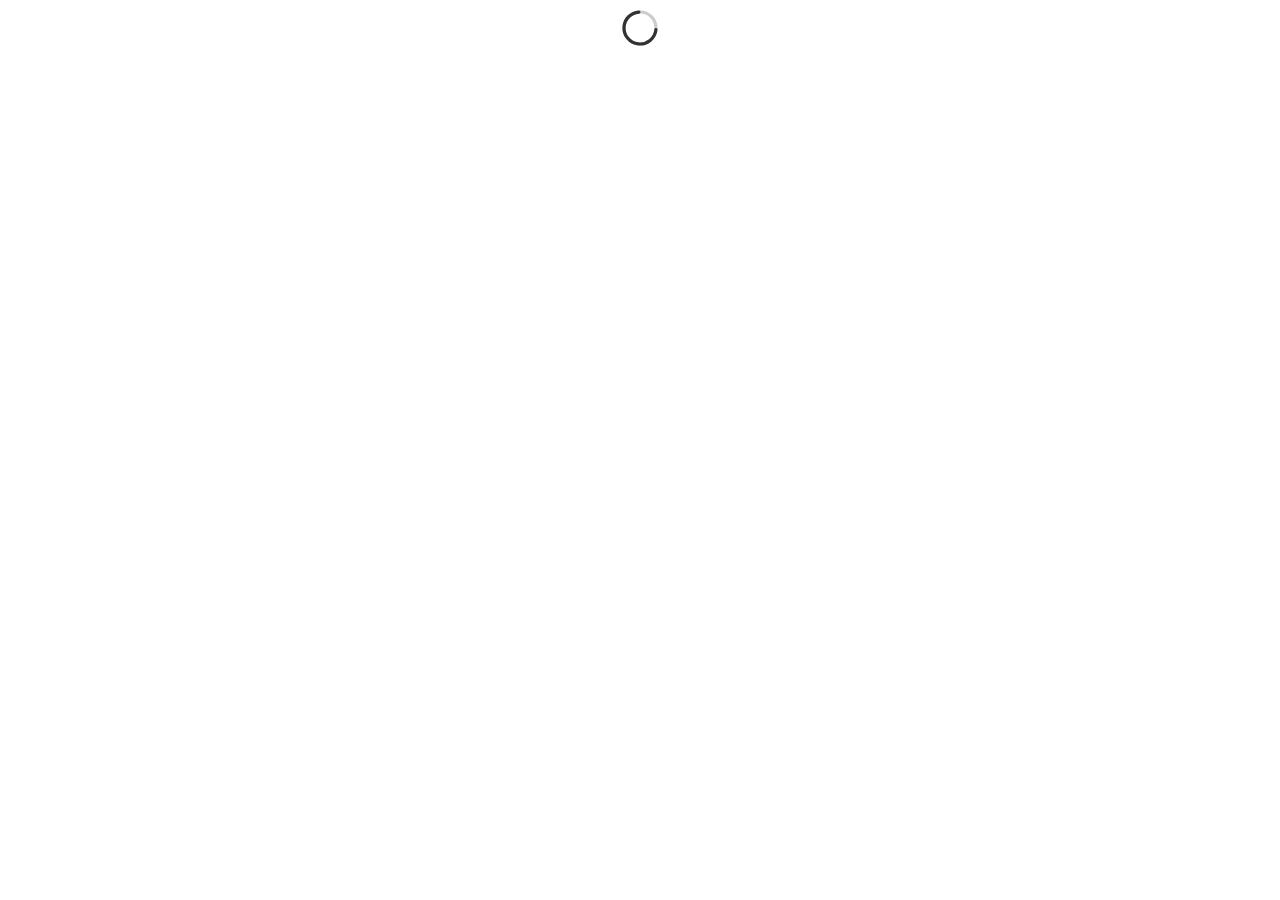
==== index.html @ 20dfef81 "test" ====
<!DOCTYPE html>
<html lang="en">
<head>
    <meta charset="UTF-8">
    <meta name="viewport" content="width=device-width, initial-scale=1.0">
    <title>SimpleComposeComponent</title>
    <link type="text/css" rel="stylesheet" href="styles.css">
</head>
<body style="text-align: center; align-content: center">
    <svg xmlns="http://www.w3.org/2000/svg" width="40" height="40" viewBox="0 0 50 50" role="presentation">
        <circle cx="25" cy="25" r="20" stroke="#ccc" stroke-width="4" fill="none"/>
        <circle cx="25" cy="25" r="20" stroke="#333" stroke-width="4" fill="none" stroke-linecap="round"
                stroke-dasharray="90 125">
            <animateTransform attributeName="transform" type="rotate" from="0 25 25" to="360 25 25" dur="1s"
                              repeatCount="indefinite"/>
        </circle>
    </svg>
    <script type="application/javascript" src="webApp.js"></script>
</body>
</html>
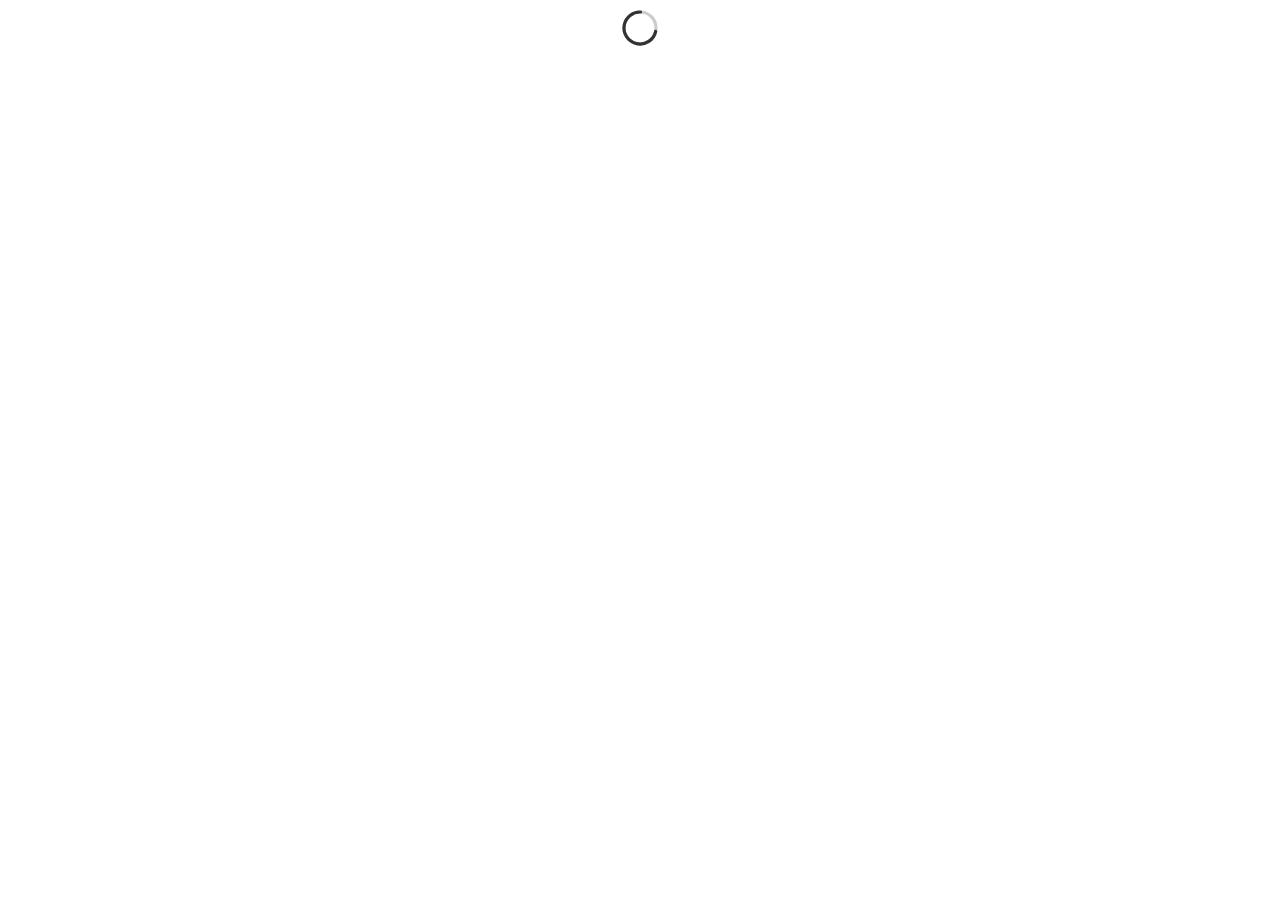
==== commit fc95fc40: "test" ====
--- a/index.html
+++ b/index.html
@@ -5,6 +5,8 @@
     <meta name="viewport" content="width=device-width, initial-scale=1.0">
     <title>SimpleComposeComponent</title>
     <link type="text/css" rel="stylesheet" href="styles.css">
+    <link rel="preload" as="fetch" href="font/pfm.ttf" crossorigin>
+    <link rel="preload" as="fetch" href="font/ace.ttf" crossorigin>
 </head>
 <body style="text-align: center; align-content: center">
     <svg xmlns="http://www.w3.org/2000/svg" width="40" height="40" viewBox="0 0 50 50" role="presentation">
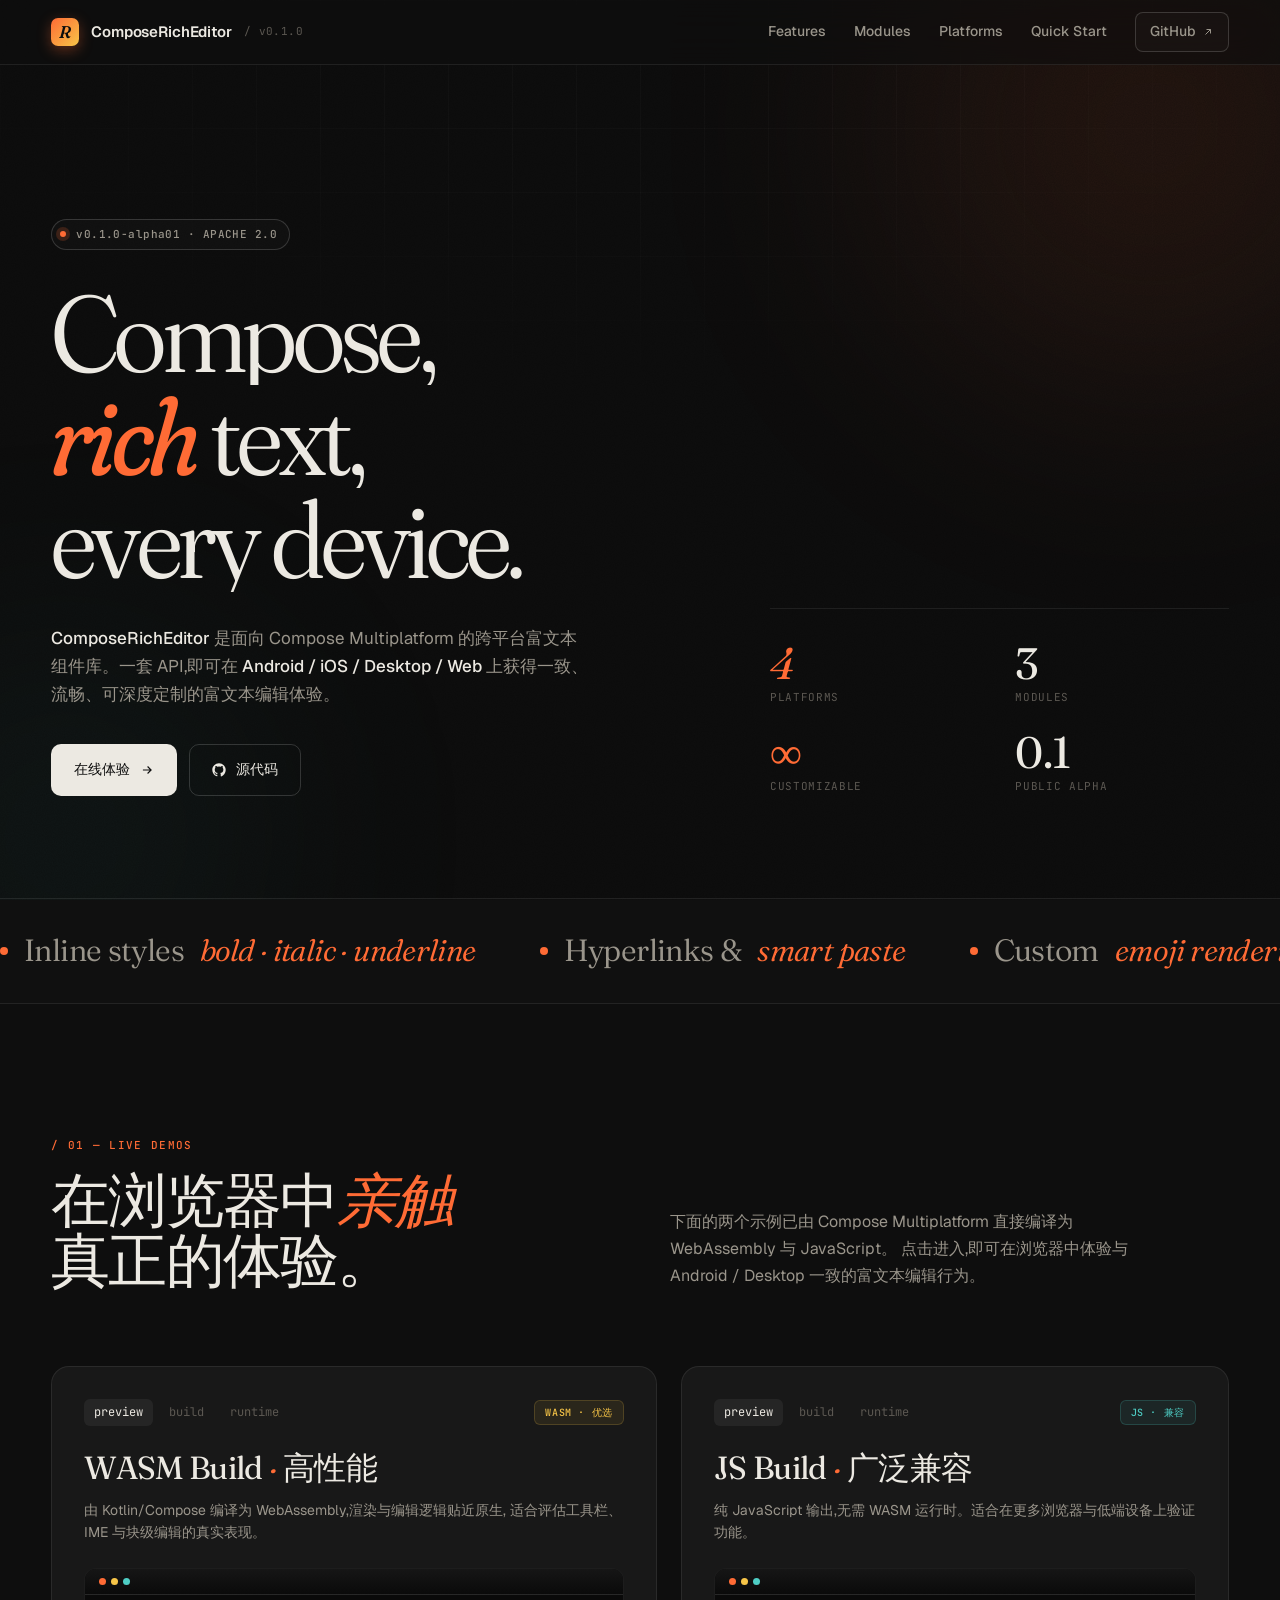
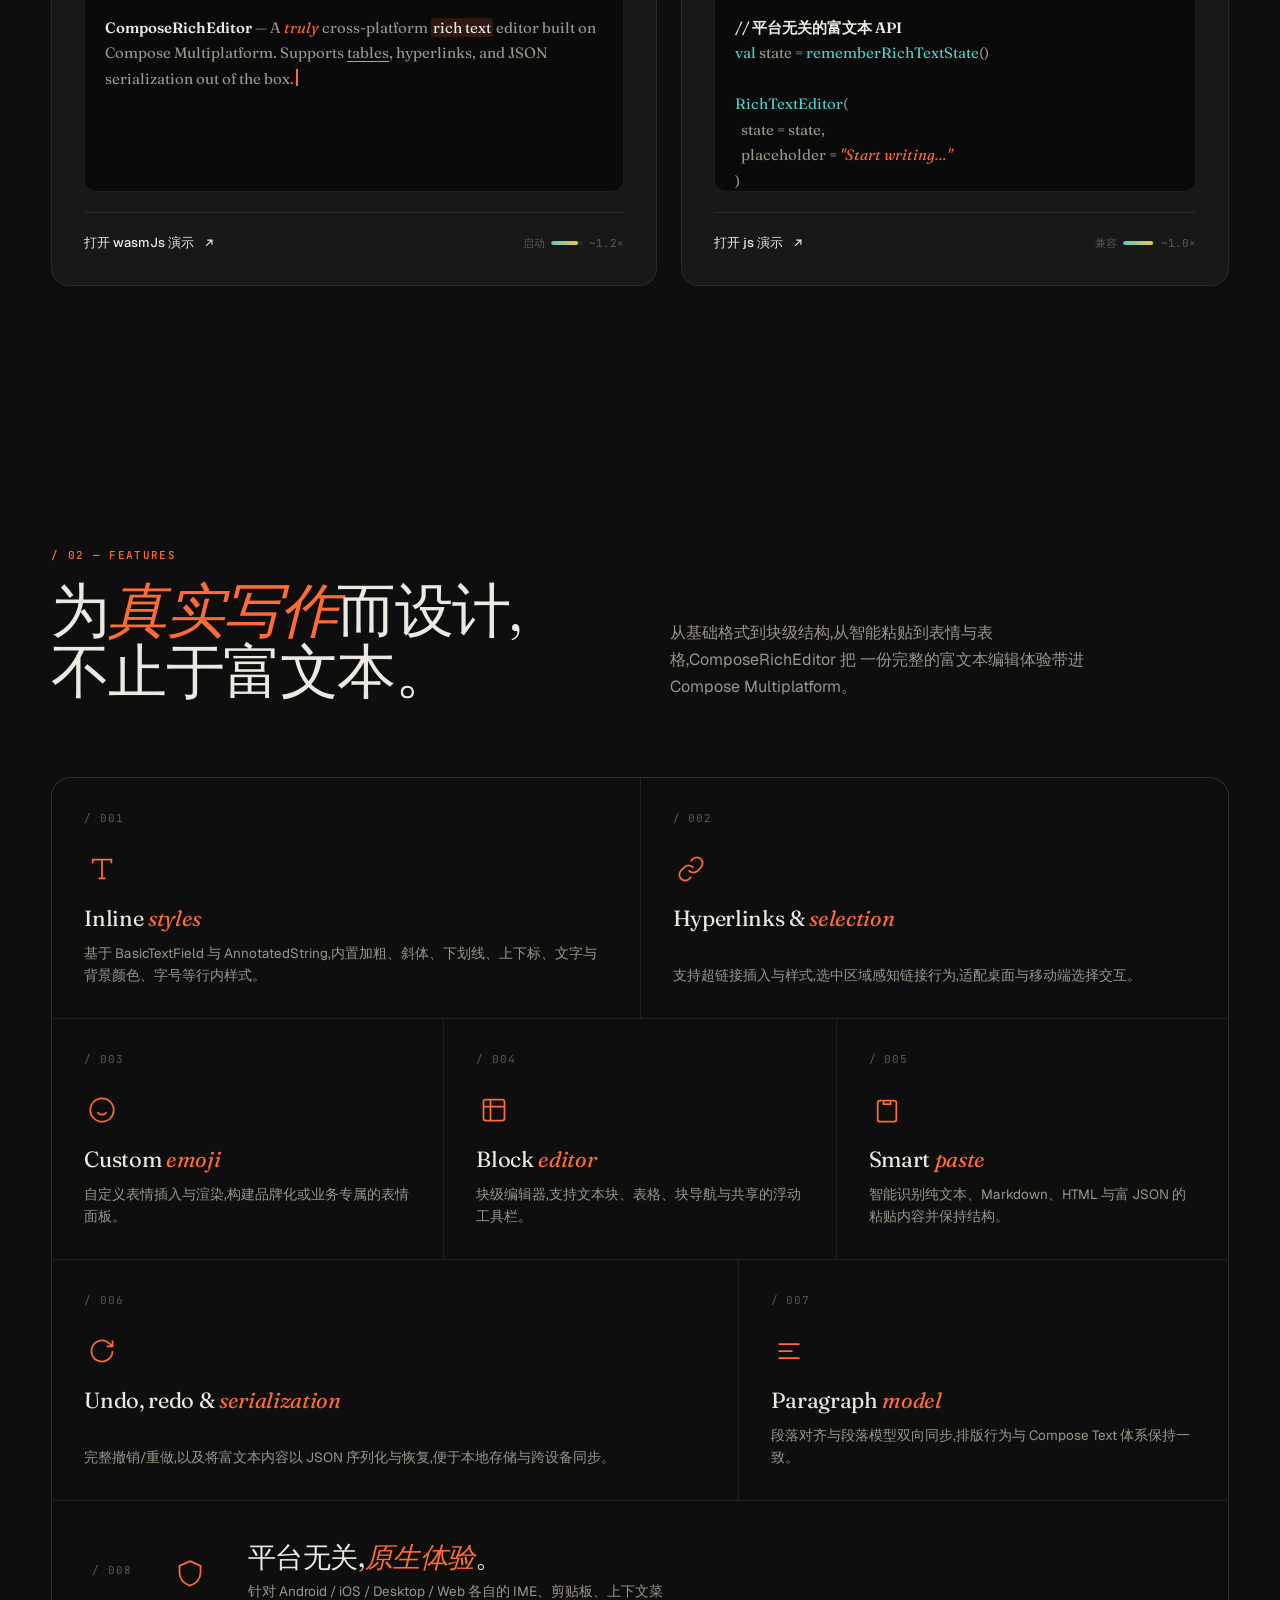
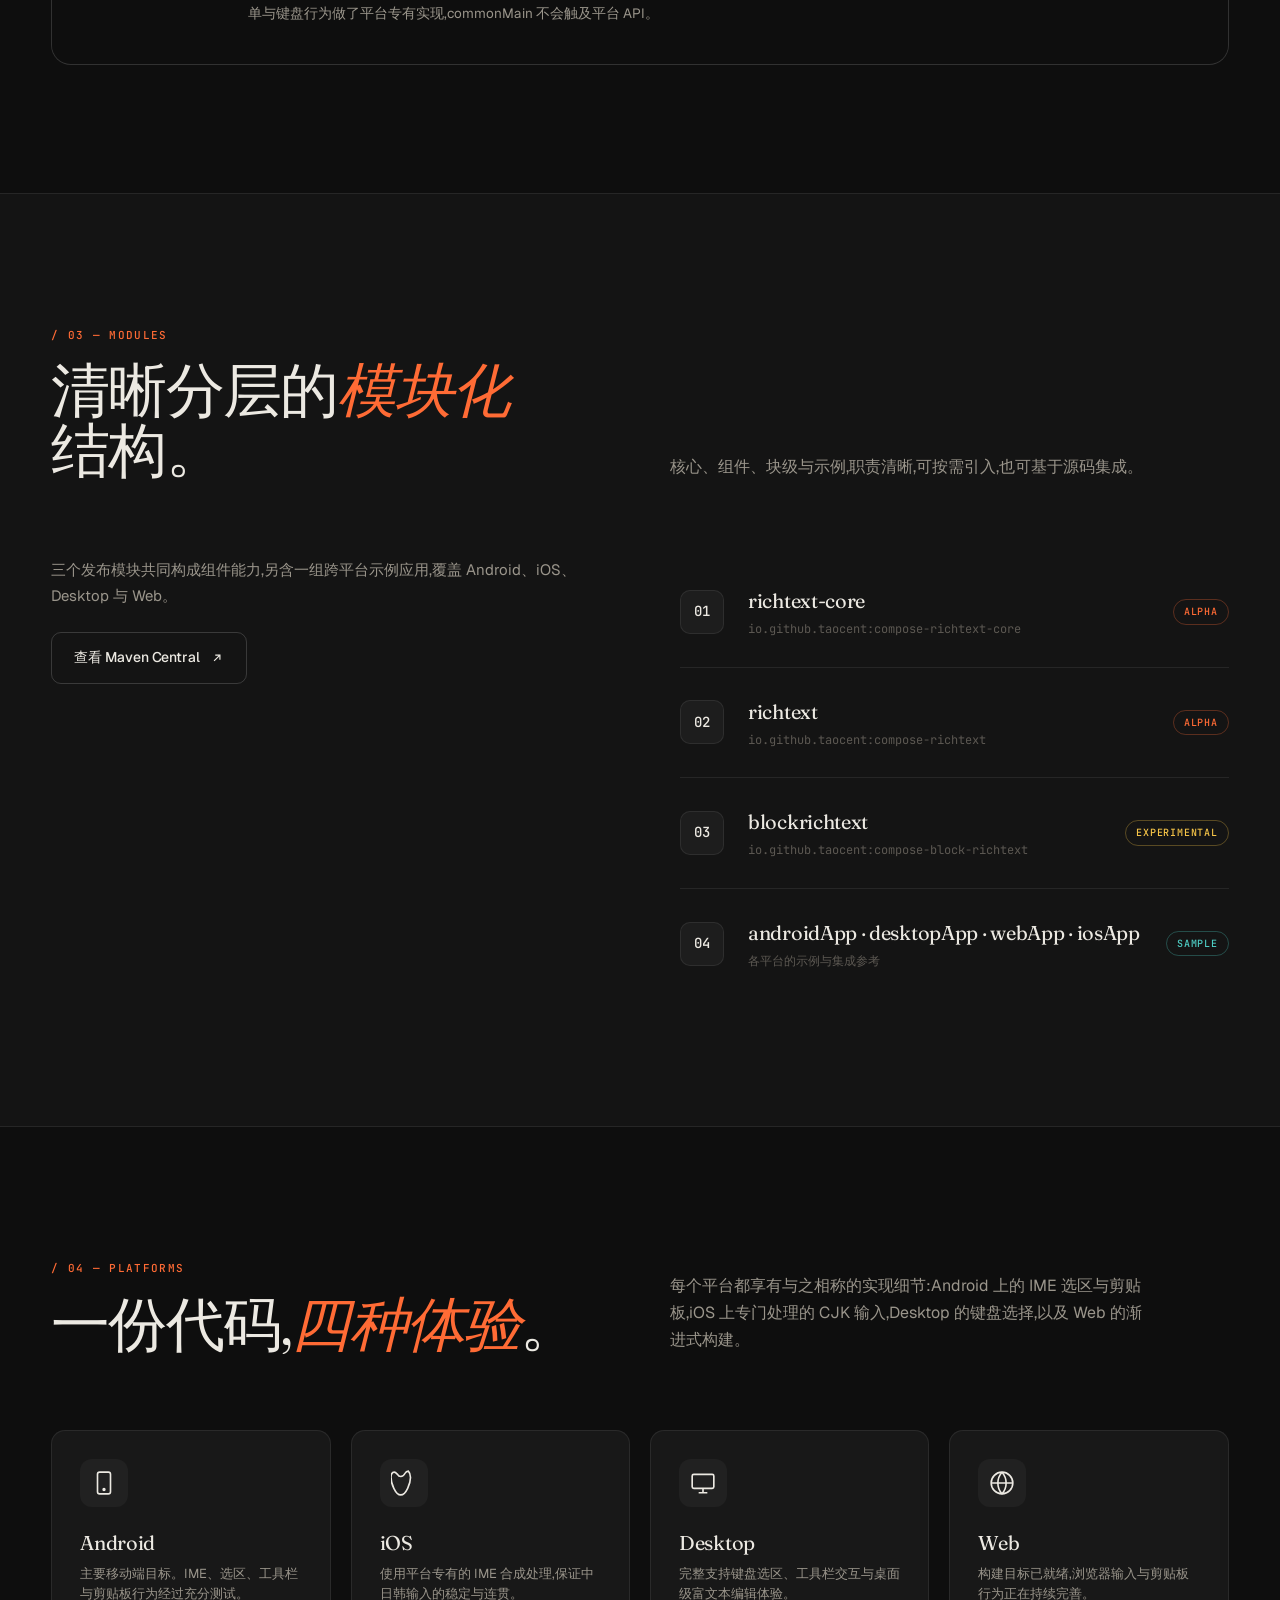
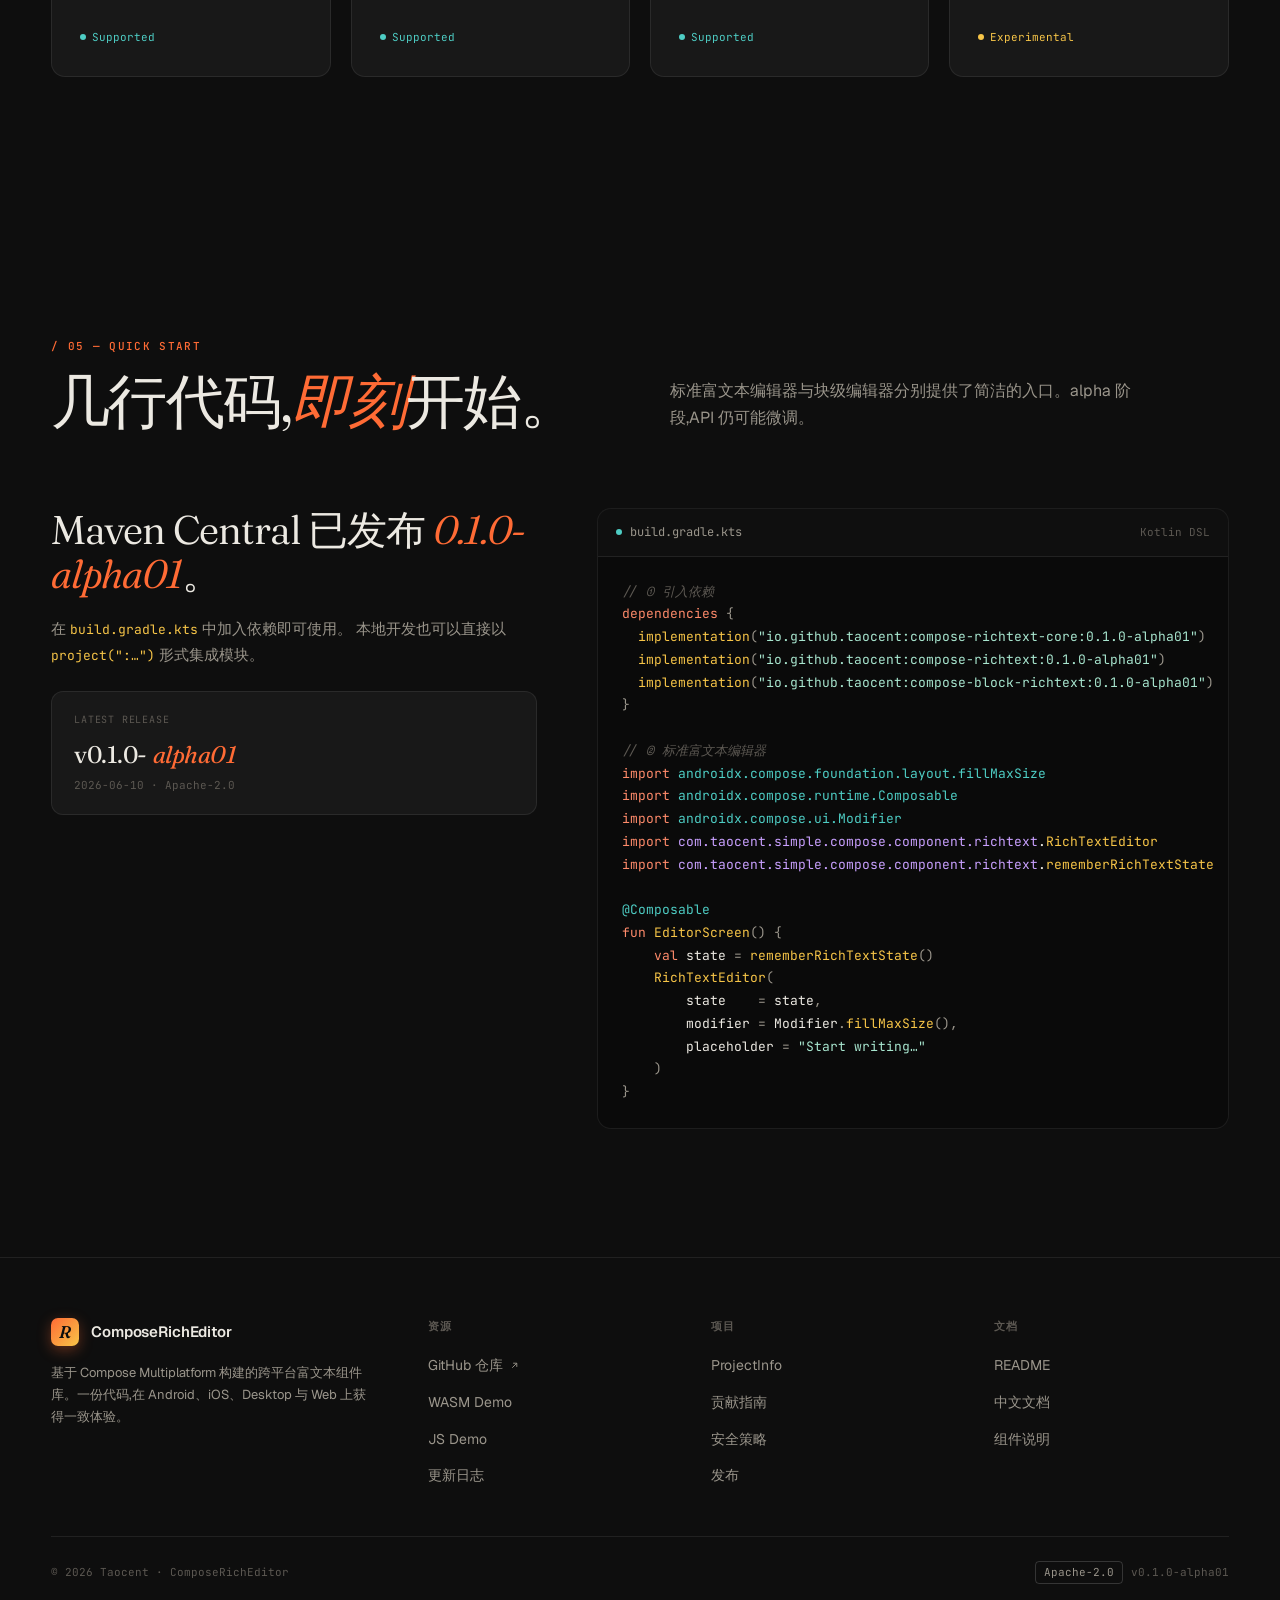
==== commit fa486c03: "new" ====
--- a/index.html
+++ b/index.html
@@ -1,22 +1,1812 @@
 <!DOCTYPE html>
-<html lang="en">
+<html lang="zh-CN">
 <head>
     <meta charset="UTF-8">
     <meta name="viewport" content="width=device-width, initial-scale=1.0">
-    <title>SimpleComposeComponent</title>
-    <link type="text/css" rel="stylesheet" href="styles.css">
-    <link rel="preload" as="fetch" href="font/pfm.ttf" crossorigin>
-    <link rel="preload" as="fetch" href="font/ace.ttf" crossorigin>
+    <meta name="description" content="ComposeRichEditor — 基于 Compose Multiplatform 的跨平台富文本编辑器,支持 Android / iOS / Desktop / Web。">
+    <meta name="theme-color" content="#0E0E0E">
+    <title>ComposeRichEditor · 跨平台富文本编辑器</title>
+
+    <link rel="preconnect" href="https://fonts.googleapis.com">
+    <link rel="preconnect" href="https://fonts.gstatic.com" crossorigin>
+    <link href="https://fonts.googleapis.com/css2?family=Fraunces:opsz,wght,SOFT,WONK@9..144,300..900,0..100,0..1&family=JetBrains+Mono:wght@300;400;500;600&family=Geist:wght@300;400;500;600;700&family=Geist+Mono:wght@400;500&display=swap" rel="stylesheet">
+
+    <style>
+        /* ============================================
+           Reset & Base
+           ============================================ */
+        *, *::before, *::after {
+            box-sizing: border-box;
+            margin: 0;
+            padding: 0;
+        }
+
+        :root {
+            --bg: #0E0E0E;
+            --bg-elev: #141414;
+            --bg-card: #181818;
+            --line: rgba(255, 255, 255, 0.08);
+            --line-strong: rgba(255, 255, 255, 0.16);
+            --text: #ECE9E2;
+            --text-dim: #9A958B;
+            --text-mute: #5C5852;
+            --accent: #FF6B35;
+            --accent-soft: #F7C548;
+            --cool: #4ECDC4;
+            --serif: "Fraunces", "Times New Roman", serif;
+            --sans: "Geist", "Helvetica Neue", sans-serif;
+            --mono: "JetBrains Mono", "Geist Mono", ui-monospace, monospace;
+            --ease: cubic-bezier(0.22, 1, 0.36, 1);
+        }
+
+        html {
+            scroll-behavior: smooth;
+            background: var(--bg);
+        }
+
+        body {
+            font-family: var(--sans);
+            background: var(--bg);
+            color: var(--text);
+            line-height: 1.55;
+            font-weight: 400;
+            -webkit-font-smoothing: antialiased;
+            -moz-osx-font-smoothing: grayscale;
+            overflow-x: hidden;
+            font-feature-settings: "ss01", "cv11";
+        }
+
+        ::selection {
+            background: var(--accent);
+            color: #0E0E0E;
+        }
+
+        a {
+            color: inherit;
+            text-decoration: none;
+        }
+
+        /* ============================================
+           Background Atmosphere
+           ============================================ */
+        .atmos {
+            position: fixed;
+            inset: 0;
+            z-index: 0;
+            pointer-events: none;
+            overflow: hidden;
+        }
+
+        .atmos::before,
+        .atmos::after {
+            content: "";
+            position: absolute;
+            border-radius: 50%;
+            filter: blur(120px);
+            opacity: 0.35;
+        }
+
+        .atmos::before {
+            width: 60vw;
+            height: 60vw;
+            top: -20vw;
+            right: -20vw;
+            background: radial-gradient(circle, rgba(255, 107, 53, 0.45) 0%, transparent 70%);
+            animation: float-a 24s ease-in-out infinite;
+        }
+
+        .atmos::after {
+            width: 50vw;
+            height: 50vw;
+            bottom: -20vw;
+            left: -20vw;
+            background: radial-gradient(circle, rgba(78, 205, 196, 0.25) 0%, transparent 70%);
+            animation: float-b 28s ease-in-out infinite;
+        }
+
+        @keyframes float-a {
+            0%, 100% { transform: translate(0, 0) scale(1); }
+            50% { transform: translate(-8vw, 6vw) scale(1.1); }
+        }
+
+        @keyframes float-b {
+            0%, 100% { transform: translate(0, 0) scale(1); }
+            50% { transform: translate(6vw, -4vw) scale(1.15); }
+        }
+
+        .grain {
+            position: fixed;
+            inset: 0;
+            z-index: 1;
+            pointer-events: none;
+            opacity: 0.4;
+            mix-blend-mode: overlay;
+            background-image: url("data:image/svg+xml;utf8,<svg xmlns='http://www.w3.org/2000/svg' width='200' height='200'><filter id='n'><feTurbulence type='fractalNoise' baseFrequency='0.9' numOctaves='2' stitchTiles='stitch'/><feColorMatrix values='0 0 0 0 0  0 0 0 0 0  0 0 0 0 0  0 0 0 0.6 0'/></filter><rect width='100%' height='100%' filter='url(%23n)'/></svg>");
+        }
+
+        .grid-bg {
+            position: fixed;
+            inset: 0;
+            z-index: 0;
+            pointer-events: none;
+            background-image:
+                linear-gradient(rgba(255, 255, 255, 0.022) 1px, transparent 1px),
+                linear-gradient(90deg, rgba(255, 255, 255, 0.022) 1px, transparent 1px);
+            background-size: 64px 64px;
+            mask-image: radial-gradient(ellipse 80% 60% at 50% 0%, #000 30%, transparent 80%);
+        }
+
+        .page {
+            position: relative;
+            z-index: 2;
+        }
+
+        /* ============================================
+           Container
+           ============================================ */
+        .wrap {
+            width: 100%;
+            max-width: 1440px;
+            margin: 0 auto;
+            padding: 0 clamp(20px, 4vw, 56px);
+        }
+
+        /* ============================================
+           Top Bar
+           ============================================ */
+        .topbar {
+            position: sticky;
+            top: 0;
+            z-index: 50;
+            backdrop-filter: blur(16px) saturate(140%);
+            -webkit-backdrop-filter: blur(16px) saturate(140%);
+            background: rgba(14, 14, 14, 0.65);
+            border-bottom: 1px solid var(--line);
+        }
+
+        .topbar-inner {
+            display: flex;
+            align-items: center;
+            justify-content: space-between;
+            height: 64px;
+        }
+
+        .brand {
+            display: flex;
+            align-items: center;
+            gap: 12px;
+            font-family: var(--sans);
+            font-weight: 600;
+            font-size: 15px;
+            letter-spacing: -0.01em;
+        }
+
+        .brand-mark {
+            width: 28px;
+            height: 28px;
+            display: grid;
+            place-items: center;
+            background: linear-gradient(135deg, var(--accent) 0%, var(--accent-soft) 100%);
+            color: #0E0E0E;
+            border-radius: 7px;
+            font-family: var(--serif);
+            font-weight: 600;
+            font-size: 17px;
+            font-style: italic;
+            box-shadow: 0 4px 14px rgba(255, 107, 53, 0.35);
+        }
+
+        .brand-meta {
+            color: var(--text-mute);
+            font-family: var(--mono);
+            font-size: 11px;
+            font-weight: 400;
+            letter-spacing: 0.04em;
+        }
+
+        .nav {
+            display: flex;
+            align-items: center;
+            gap: 28px;
+        }
+
+        .nav a {
+            color: var(--text-dim);
+            font-size: 14px;
+            font-weight: 500;
+            transition: color 0.3s var(--ease);
+            position: relative;
+        }
+
+        .nav a:hover { color: var(--text); }
+
+        .nav-cta {
+            display: inline-flex;
+            align-items: center;
+            gap: 6px;
+            padding: 8px 14px;
+            border: 1px solid var(--line-strong);
+            border-radius: 8px;
+            font-size: 13px;
+            color: var(--text);
+            background: rgba(255, 255, 255, 0.02);
+            transition: all 0.3s var(--ease);
+        }
+
+        .nav-cta:hover {
+            background: var(--text);
+            color: #0E0E0E;
+            border-color: var(--text);
+        }
+
+        .nav-cta svg { width: 12px; height: 12px; }
+
+        /* ============================================
+           Hero
+           ============================================ */
+        .hero {
+            position: relative;
+            padding: clamp(80px, 12vw, 160px) 0 clamp(60px, 8vw, 120px);
+        }
+
+        .hero-grid {
+            display: grid;
+            grid-template-columns: 1.4fr 1fr;
+            gap: clamp(40px, 6vw, 80px);
+            align-items: end;
+        }
+
+        .hero-eyebrow {
+            display: inline-flex;
+            align-items: center;
+            gap: 10px;
+            padding: 6px 12px 6px 8px;
+            border: 1px solid var(--line-strong);
+            border-radius: 100px;
+            font-family: var(--mono);
+            font-size: 11px;
+            font-weight: 500;
+            color: var(--text-dim);
+            letter-spacing: 0.04em;
+            margin-bottom: 32px;
+            background: rgba(255, 255, 255, 0.02);
+        }
+
+        .eyebrow-dot {
+            width: 6px;
+            height: 6px;
+            border-radius: 50%;
+            background: var(--accent);
+            box-shadow: 0 0 0 4px rgba(255, 107, 53, 0.18);
+            animation: pulse 2.4s ease-in-out infinite;
+        }
+
+        @keyframes pulse {
+            0%, 100% { opacity: 1; }
+            50% { opacity: 0.4; }
+        }
+
+        .hero h1 {
+            font-family: var(--serif);
+            font-weight: 350;
+            font-size: clamp(48px, 8.5vw, 128px);
+            line-height: 0.95;
+            letter-spacing: -0.035em;
+            font-variation-settings: "opsz" 144, "SOFT" 50, "WONK" 0;
+            margin-bottom: 32px;
+        }
+
+        .hero h1 em {
+            font-style: italic;
+            font-weight: 400;
+            color: var(--accent);
+            font-variation-settings: "opsz" 144, "SOFT" 100, "WONK" 1;
+        }
+
+        .hero h1 .line {
+            display: block;
+            overflow: hidden;
+        }
+
+        .hero h1 .line > span {
+            display: inline-block;
+            animation: rise 1.1s var(--ease) backwards;
+        }
+
+        .hero h1 .line:nth-child(1) > span { animation-delay: 0.05s; }
+        .hero h1 .line:nth-child(2) > span { animation-delay: 0.18s; }
+        .hero h1 .line:nth-child(3) > span { animation-delay: 0.32s; }
+
+        @keyframes rise {
+            from { transform: translateY(110%); opacity: 0; }
+            to { transform: translateY(0); opacity: 1; }
+        }
+
+        .hero-sub {
+            max-width: 540px;
+            font-size: clamp(15px, 1.4vw, 17px);
+            color: var(--text-dim);
+            line-height: 1.65;
+            margin-bottom: 36px;
+            animation: fade 1.2s var(--ease) 0.5s backwards;
+        }
+
+        @keyframes fade {
+            from { opacity: 0; transform: translateY(10px); }
+            to { opacity: 1; transform: translateY(0); }
+        }
+
+        .hero-sub strong {
+            color: var(--text);
+            font-weight: 500;
+        }
+
+        .hero-actions {
+            display: flex;
+            flex-wrap: wrap;
+            gap: 12px;
+            animation: fade 1.2s var(--ease) 0.7s backwards;
+        }
+
+        .btn {
+            display: inline-flex;
+            align-items: center;
+            gap: 10px;
+            padding: 14px 22px;
+            border-radius: 10px;
+            font-size: 14px;
+            font-weight: 500;
+            letter-spacing: -0.005em;
+            transition: all 0.3s var(--ease);
+            cursor: pointer;
+            border: 1px solid transparent;
+            font-family: var(--sans);
+        }
+
+        .btn-primary {
+            background: var(--text);
+            color: #0E0E0E;
+        }
+
+        .btn-primary:hover {
+            background: var(--accent);
+            color: #0E0E0E;
+            transform: translateY(-2px);
+            box-shadow: 0 12px 28px rgba(255, 107, 53, 0.3);
+        }
+
+        .btn-ghost {
+            background: transparent;
+            color: var(--text);
+            border-color: var(--line-strong);
+        }
+
+        .btn-ghost:hover {
+            border-color: var(--text);
+            background: rgba(255, 255, 255, 0.04);
+        }
+
+        .btn svg { width: 14px; height: 14px; }
+
+        .hero-meta {
+            display: grid;
+            grid-template-columns: repeat(2, 1fr);
+            gap: 24px 32px;
+            padding-top: 32px;
+            border-top: 1px solid var(--line);
+            animation: fade 1.2s var(--ease) 0.9s backwards;
+        }
+
+        .meta-item {
+            display: flex;
+            flex-direction: column;
+            gap: 4px;
+        }
+
+        .meta-num {
+            font-family: var(--serif);
+            font-size: clamp(28px, 3.6vw, 44px);
+            font-weight: 400;
+            line-height: 1;
+            letter-spacing: -0.02em;
+            color: var(--text);
+        }
+
+        .meta-num em {
+            font-style: italic;
+            color: var(--accent);
+        }
+
+        .meta-label {
+            font-family: var(--mono);
+            font-size: 11px;
+            color: var(--text-mute);
+            letter-spacing: 0.06em;
+            text-transform: uppercase;
+        }
+
+        /* ============================================
+           Marquee
+           ============================================ */
+        .marquee {
+            position: relative;
+            border-top: 1px solid var(--line);
+            border-bottom: 1px solid var(--line);
+            padding: 28px 0;
+            overflow: hidden;
+            background: rgba(255, 255, 255, 0.012);
+        }
+
+        .marquee-track {
+            display: flex;
+            gap: 64px;
+            animation: scroll 38s linear infinite;
+            white-space: nowrap;
+            width: max-content;
+        }
+
+        @keyframes scroll {
+            from { transform: translateX(0); }
+            to { transform: translateX(-50%); }
+        }
+
+        .marquee-item {
+            display: inline-flex;
+            align-items: center;
+            gap: 16px;
+            font-family: var(--serif);
+            font-size: clamp(20px, 2.4vw, 32px);
+            font-weight: 350;
+            color: var(--text-dim);
+            letter-spacing: -0.02em;
+        }
+
+        .marquee-item em {
+            font-style: italic;
+            color: var(--accent);
+        }
+
+        .marquee-item .dot {
+            width: 8px;
+            height: 8px;
+            border-radius: 50%;
+            background: var(--accent);
+            flex-shrink: 0;
+        }
+
+        .marquee-item .sep {
+            color: var(--text-mute);
+        }
+
+        /* ============================================
+           Demo Section
+           ============================================ */
+        .section {
+            padding: clamp(80px, 10vw, 140px) 0;
+        }
+
+        .section-head {
+            display: grid;
+            grid-template-columns: 1fr 1fr;
+            gap: 60px;
+            margin-bottom: clamp(48px, 6vw, 80px);
+            align-items: end;
+        }
+
+        .section-tag {
+            display: inline-block;
+            font-family: var(--mono);
+            font-size: 11px;
+            font-weight: 500;
+            color: var(--accent);
+            letter-spacing: 0.12em;
+            text-transform: uppercase;
+            margin-bottom: 16px;
+        }
+
+        .section-title {
+            font-family: var(--serif);
+            font-weight: 350;
+            font-size: clamp(32px, 4.6vw, 64px);
+            line-height: 1.02;
+            letter-spacing: -0.03em;
+        }
+
+        .section-title em {
+            font-style: italic;
+            color: var(--accent);
+        }
+
+        .section-lede {
+            color: var(--text-dim);
+            font-size: 16px;
+            line-height: 1.7;
+            max-width: 480px;
+        }
+
+        .demo-grid {
+            display: grid;
+            grid-template-columns: 1.05fr 0.95fr;
+            gap: 24px;
+        }
+
+        .demo-card {
+            position: relative;
+            display: flex;
+            flex-direction: column;
+            padding: 32px;
+            background: var(--bg-card);
+            border: 1px solid var(--line);
+            border-radius: 18px;
+            overflow: hidden;
+            transition: all 0.5s var(--ease);
+            min-height: 520px;
+        }
+
+        .demo-card::before {
+            content: "";
+            position: absolute;
+            inset: 0;
+            background: radial-gradient(ellipse at top right, rgba(255, 107, 53, 0.08) 0%, transparent 60%);
+            opacity: 0;
+            transition: opacity 0.5s var(--ease);
+        }
+
+        .demo-card:hover {
+            transform: translateY(-4px);
+            border-color: var(--line-strong);
+        }
+
+        .demo-card:hover::before { opacity: 1; }
+
+        .demo-head {
+            display: flex;
+            align-items: center;
+            justify-content: space-between;
+            margin-bottom: 24px;
+            position: relative;
+            z-index: 1;
+        }
+
+        .demo-tabs {
+            display: inline-flex;
+            align-items: center;
+            gap: 6px;
+            font-family: var(--mono);
+            font-size: 12px;
+            color: var(--text-mute);
+        }
+
+        .demo-tabs span {
+            padding: 4px 10px;
+            border-radius: 6px;
+        }
+
+        .demo-tabs span.active {
+            color: var(--text);
+            background: rgba(255, 255, 255, 0.06);
+        }
+
+        .demo-badge {
+            display: inline-flex;
+            align-items: center;
+            gap: 6px;
+            padding: 4px 10px;
+            border-radius: 6px;
+            font-family: var(--mono);
+            font-size: 10px;
+            font-weight: 500;
+            letter-spacing: 0.06em;
+            text-transform: uppercase;
+            color: var(--accent-soft);
+            background: rgba(247, 197, 72, 0.08);
+            border: 1px solid rgba(247, 197, 72, 0.18);
+        }
+
+        .demo-badge.cool {
+            color: var(--cool);
+            background: rgba(78, 205, 196, 0.08);
+            border-color: rgba(78, 205, 196, 0.2);
+        }
+
+        .demo-title {
+            font-family: var(--serif);
+            font-size: clamp(24px, 2.6vw, 32px);
+            font-weight: 400;
+            letter-spacing: -0.02em;
+            line-height: 1.15;
+            margin-bottom: 12px;
+            position: relative;
+            z-index: 1;
+        }
+
+        .demo-title em {
+            font-style: italic;
+            color: var(--accent);
+        }
+
+        .demo-desc {
+            color: var(--text-dim);
+            font-size: 14px;
+            line-height: 1.6;
+            margin-bottom: 24px;
+            position: relative;
+            z-index: 1;
+        }
+
+        .demo-preview {
+            flex: 1;
+            position: relative;
+            background: #0A0A0A;
+            border: 1px solid var(--line);
+            border-radius: 12px;
+            overflow: hidden;
+            min-height: 220px;
+            margin-bottom: 20px;
+        }
+
+        .demo-preview::before {
+            content: "";
+            position: absolute;
+            top: 0;
+            left: 0;
+            right: 0;
+            height: 26px;
+            background: linear-gradient(to bottom, #161616, #0A0A0A);
+            border-bottom: 1px solid var(--line);
+            z-index: 2;
+        }
+
+        .demo-preview::after {
+            content: "";
+            position: absolute;
+            top: 9px;
+            left: 14px;
+            width: 7px;
+            height: 7px;
+            border-radius: 50%;
+            background: var(--accent);
+            box-shadow:
+                12px 0 0 var(--accent-soft),
+                24px 0 0 var(--cool);
+            z-index: 3;
+        }
+
+        .demo-canvas {
+            position: absolute;
+            inset: 26px 0 0 0;
+            padding: 20px;
+            font-family: var(--serif);
+            font-size: 15px;
+            line-height: 1.7;
+            color: var(--text-dim);
+            overflow: hidden;
+        }
+
+        .demo-canvas b { color: var(--text); font-weight: 600; }
+        .demo-canvas i { color: var(--accent); font-style: italic; }
+        .demo-canvas u { text-decoration-color: var(--cool); text-underline-offset: 3px; }
+        .demo-canvas .hl {
+            background: rgba(255, 107, 53, 0.15);
+            color: var(--text);
+            padding: 0 2px;
+            border-radius: 2px;
+        }
+
+        .cursor {
+            display: inline-block;
+            width: 2px;
+            height: 1.1em;
+            background: var(--accent);
+            vertical-align: -2px;
+            margin-left: 2px;
+            animation: blink 1s steps(2) infinite;
+        }
+
+        @keyframes blink {
+            50% { opacity: 0; }
+        }
+
+        .demo-action {
+            display: flex;
+            align-items: center;
+            justify-content: space-between;
+            padding-top: 20px;
+            border-top: 1px solid var(--line);
+            position: relative;
+            z-index: 1;
+        }
+
+        .demo-link {
+            display: inline-flex;
+            align-items: center;
+            gap: 8px;
+            color: var(--text);
+            font-size: 13px;
+            font-weight: 500;
+            transition: all 0.3s var(--ease);
+        }
+
+        .demo-link svg {
+            width: 14px;
+            height: 14px;
+            transition: transform 0.3s var(--ease);
+        }
+
+        .demo-card:hover .demo-link svg {
+            transform: translate(3px, -3px);
+        }
+
+        .demo-perf {
+            display: inline-flex;
+            align-items: center;
+            gap: 6px;
+            font-family: var(--mono);
+            font-size: 11px;
+            color: var(--text-mute);
+        }
+
+        .demo-perf .bar {
+            width: 32px;
+            height: 4px;
+            background: rgba(255, 255, 255, 0.06);
+            border-radius: 2px;
+            overflow: hidden;
+            position: relative;
+        }
+
+        .demo-perf .bar::after {
+            content: "";
+            position: absolute;
+            inset: 0;
+            width: var(--w, 70%);
+            background: linear-gradient(90deg, var(--cool), var(--accent-soft));
+            border-radius: 2px;
+        }
+
+        /* ============================================
+           Features
+           ============================================ */
+        .features {
+            position: relative;
+        }
+
+        .features-grid {
+            display: grid;
+            grid-template-columns: repeat(12, 1fr);
+            gap: 1px;
+            background: var(--line);
+            border: 1px solid var(--line);
+            border-radius: 20px;
+            overflow: hidden;
+        }
+
+        .feat {
+            position: relative;
+            background: var(--bg);
+            padding: 32px;
+            min-height: 240px;
+            display: flex;
+            flex-direction: column;
+            transition: background 0.4s var(--ease);
+        }
+
+        .feat:hover { background: var(--bg-card); }
+
+        .feat-num {
+            font-family: var(--mono);
+            font-size: 11px;
+            color: var(--text-mute);
+            letter-spacing: 0.08em;
+            margin-bottom: 24px;
+        }
+
+        .feat-icon {
+            width: 36px;
+            height: 36px;
+            display: grid;
+            place-items: center;
+            margin-bottom: 18px;
+            color: var(--accent);
+        }
+
+        .feat-icon svg { width: 28px; height: 28px; stroke-width: 1.5; }
+
+        .feat h3 {
+            font-family: var(--serif);
+            font-size: 22px;
+            font-weight: 400;
+            line-height: 1.2;
+            letter-spacing: -0.015em;
+            margin-bottom: 10px;
+        }
+
+        .feat h3 em { font-style: italic; color: var(--accent); }
+
+        .feat p {
+            color: var(--text-dim);
+            font-size: 13.5px;
+            line-height: 1.6;
+            margin-top: auto;
+        }
+
+        .feat.size-8 { grid-column: span 8; }
+        .feat.size-6 { grid-column: span 6; }
+        .feat.size-4 { grid-column: span 4; }
+        .feat.size-5 { grid-column: span 5; }
+        .feat.size-7 { grid-column: span 7; }
+        .feat.size-12 { grid-column: span 12; }
+
+        .feat.size-12 {
+            min-height: auto;
+            flex-direction: row;
+            align-items: center;
+            gap: 40px;
+            padding: 40px;
+        }
+
+        .feat.size-12 .feat-visual {
+            flex: 1;
+        }
+
+        .feat.size-12 h3 { font-size: 28px; margin-bottom: 6px; }
+        .feat.size-12 p { margin-top: 0; max-width: 420px; }
+
+        /* ============================================
+           Modules
+           ============================================ */
+        .modules {
+            position: relative;
+            background: var(--bg-elev);
+            border-top: 1px solid var(--line);
+            border-bottom: 1px solid var(--line);
+        }
+
+        .modules-inner {
+            display: grid;
+            grid-template-columns: 1fr 1fr;
+            gap: 80px;
+        }
+
+        .module-list {
+            display: flex;
+            flex-direction: column;
+        }
+
+        .module-item {
+            padding: 28px 0;
+            border-bottom: 1px solid var(--line);
+            display: grid;
+            grid-template-columns: auto 1fr auto;
+            gap: 24px;
+            align-items: center;
+            transition: all 0.3s var(--ease);
+        }
+
+        .module-item:last-child { border-bottom: none; }
+
+        .module-item:hover { padding-left: 12px; }
+
+        .module-mark {
+            width: 44px;
+            height: 44px;
+            border-radius: 10px;
+            display: grid;
+            place-items: center;
+            font-family: var(--mono);
+            font-size: 14px;
+            font-weight: 500;
+            color: var(--text);
+            background: rgba(255, 255, 255, 0.04);
+            border: 1px solid var(--line);
+        }
+
+        .module-item:hover .module-mark {
+            color: #0E0E0E;
+            background: var(--accent);
+            border-color: var(--accent);
+        }
+
+        .module-info h4 {
+            font-family: var(--serif);
+            font-size: 20px;
+            font-weight: 400;
+            letter-spacing: -0.015em;
+            margin-bottom: 4px;
+        }
+
+        .module-info p {
+            font-family: var(--mono);
+            font-size: 12px;
+            color: var(--text-mute);
+        }
+
+        .module-status {
+            font-family: var(--mono);
+            font-size: 10px;
+            font-weight: 500;
+            text-transform: uppercase;
+            letter-spacing: 0.08em;
+            padding: 4px 10px;
+            border-radius: 100px;
+            border: 1px solid var(--line-strong);
+            color: var(--text-dim);
+        }
+
+        .module-status.alpha { color: var(--accent); border-color: rgba(255, 107, 53, 0.3); }
+        .module-status.exp { color: var(--accent-soft); border-color: rgba(247, 197, 72, 0.3); }
+        .module-status.sample { color: var(--cool); border-color: rgba(78, 205, 196, 0.3); }
+
+        /* ============================================
+           Platforms
+           ============================================ */
+        .platforms {
+            display: grid;
+            grid-template-columns: repeat(4, 1fr);
+            gap: 20px;
+        }
+
+        .platform {
+            position: relative;
+            padding: 28px;
+            background: var(--bg-card);
+            border: 1px solid var(--line);
+            border-radius: 14px;
+            transition: all 0.4s var(--ease);
+            overflow: hidden;
+        }
+
+        .platform:hover {
+            border-color: var(--line-strong);
+            transform: translateY(-3px);
+        }
+
+        .platform-icon {
+            width: 48px;
+            height: 48px;
+            margin-bottom: 20px;
+            display: grid;
+            place-items: center;
+            background: rgba(255, 255, 255, 0.04);
+            border-radius: 12px;
+            color: var(--text);
+        }
+
+        .platform-icon svg { width: 26px; height: 26px; }
+
+        .platform h4 {
+            font-family: var(--serif);
+            font-size: 20px;
+            font-weight: 400;
+            letter-spacing: -0.015em;
+            margin-bottom: 6px;
+        }
+
+        .platform p {
+            font-size: 13px;
+            color: var(--text-dim);
+            line-height: 1.5;
+            margin-bottom: 20px;
+        }
+
+        .platform-tag {
+            display: inline-flex;
+            align-items: center;
+            gap: 6px;
+            font-family: var(--mono);
+            font-size: 11px;
+            color: var(--cool);
+        }
+
+        .platform-tag.warn { color: var(--accent-soft); }
+
+        .platform-tag .pip {
+            width: 6px;
+            height: 6px;
+            border-radius: 50%;
+            background: currentColor;
+        }
+
+        /* ============================================
+           Code
+           ============================================ */
+        .quickstart {
+            display: grid;
+            grid-template-columns: 1fr 1.3fr;
+            gap: 60px;
+            align-items: stretch;
+        }
+
+        .quickstart-side h3 {
+            font-family: var(--serif);
+            font-size: clamp(28px, 3.2vw, 40px);
+            font-weight: 350;
+            line-height: 1.1;
+            letter-spacing: -0.025em;
+            margin-bottom: 20px;
+        }
+
+        .quickstart-side h3 em { font-style: italic; color: var(--accent); }
+
+        .quickstart-side p {
+            color: var(--text-dim);
+            font-size: 15px;
+            line-height: 1.7;
+            margin-bottom: 24px;
+        }
+
+        .version-card {
+            padding: 20px 22px;
+            border: 1px solid var(--line);
+            border-radius: 12px;
+            background: var(--bg-card);
+            margin-bottom: 16px;
+        }
+
+        .version-label {
+            font-family: var(--mono);
+            font-size: 10px;
+            color: var(--text-mute);
+            letter-spacing: 0.08em;
+            text-transform: uppercase;
+            margin-bottom: 8px;
+        }
+
+        .version-num {
+            font-family: var(--serif);
+            font-size: 24px;
+            font-weight: 400;
+            letter-spacing: -0.02em;
+            display: flex;
+            align-items: baseline;
+            gap: 6px;
+        }
+
+        .version-num em {
+            font-style: italic;
+            color: var(--accent);
+        }
+
+        .version-meta {
+            font-family: var(--mono);
+            font-size: 11px;
+            color: var(--text-mute);
+            margin-top: 4px;
+        }
+
+        .code {
+            background: #0A0A0A;
+            border: 1px solid var(--line);
+            border-radius: 14px;
+            overflow: hidden;
+            display: flex;
+            flex-direction: column;
+        }
+
+        .code-head {
+            display: flex;
+            align-items: center;
+            justify-content: space-between;
+            padding: 14px 18px;
+            border-bottom: 1px solid var(--line);
+            background: rgba(255, 255, 255, 0.02);
+        }
+
+        .code-tab {
+            display: inline-flex;
+            align-items: center;
+            gap: 8px;
+            font-family: var(--mono);
+            font-size: 12px;
+            color: var(--text-dim);
+        }
+
+        .code-tab::before {
+            content: "";
+            width: 6px;
+            height: 6px;
+            border-radius: 50%;
+            background: var(--cool);
+        }
+
+        .code-meta {
+            font-family: var(--mono);
+            font-size: 11px;
+            color: var(--text-mute);
+        }
+
+        .code pre {
+            padding: 24px;
+            font-family: var(--mono);
+            font-size: 13px;
+            line-height: 1.75;
+            color: var(--text);
+            overflow-x: auto;
+            flex: 1;
+        }
+
+        .code pre::-webkit-scrollbar { height: 8px; }
+        .code pre::-webkit-scrollbar-thumb {
+            background: rgba(255, 255, 255, 0.1);
+            border-radius: 4px;
+        }
+
+        .tk-kw { color: #FF8B6B; }
+        .tk-fn { color: #F7C548; }
+        .tk-str { color: #A8E6CF; }
+        .tk-com { color: #5C5852; font-style: italic; }
+        .tk-tag { color: #4ECDC4; }
+        .tk-pkg { color: #C9A0FF; }
+        .tk-num { color: #F7C548; }
+        .tk-pun { color: #9A958B; }
+
+        /* ============================================
+           Footer
+           ============================================ */
+        .footer {
+            border-top: 1px solid var(--line);
+            padding: 60px 0 40px;
+            background: var(--bg);
+        }
+
+        .footer-inner {
+            display: grid;
+            grid-template-columns: 1.4fr 1fr 1fr 1fr;
+            gap: 48px;
+            margin-bottom: 48px;
+        }
+
+        .footer-brand p {
+            color: var(--text-dim);
+            font-size: 13px;
+            line-height: 1.7;
+            margin-top: 16px;
+            max-width: 320px;
+        }
+
+        .footer-col h5 {
+            font-family: var(--mono);
+            font-size: 11px;
+            color: var(--text-mute);
+            letter-spacing: 0.08em;
+            text-transform: uppercase;
+            margin-bottom: 18px;
+        }
+
+        .footer-col ul {
+            list-style: none;
+            display: flex;
+            flex-direction: column;
+            gap: 12px;
+        }
+
+        .footer-col a {
+            font-size: 14px;
+            color: var(--text-dim);
+            transition: color 0.3s var(--ease);
+            display: inline-flex;
+            align-items: center;
+            gap: 6px;
+        }
+
+        .footer-col a:hover { color: var(--text); }
+
+        .footer-col a svg { width: 11px; height: 11px; }
+
+        .footer-bottom {
+            display: flex;
+            align-items: center;
+            justify-content: space-between;
+            padding-top: 24px;
+            border-top: 1px solid var(--line);
+            font-family: var(--mono);
+            font-size: 11px;
+            color: var(--text-mute);
+            flex-wrap: wrap;
+            gap: 16px;
+        }
+
+        .footer-bottom .lic {
+            display: inline-flex;
+            align-items: center;
+            gap: 8px;
+        }
+
+        .footer-bottom .lic .pill {
+            padding: 2px 8px;
+            border: 1px solid var(--line-strong);
+            border-radius: 4px;
+            color: var(--text-dim);
+        }
+
+        /* ============================================
+           Reveal animation
+           ============================================ */
+        .reveal {
+            opacity: 0;
+            transform: translateY(28px);
+            transition: opacity 0.9s var(--ease), transform 0.9s var(--ease);
+        }
+
+        .reveal.in {
+            opacity: 1;
+            transform: translateY(0);
+        }
+
+        .reveal-1 { transition-delay: 0.05s; }
+        .reveal-2 { transition-delay: 0.15s; }
+        .reveal-3 { transition-delay: 0.25s; }
+        .reveal-4 { transition-delay: 0.35s; }
+
+        /* ============================================
+           Responsive
+           ============================================ */
+        @media (max-width: 1100px) {
+            .hero-grid { grid-template-columns: 1fr; gap: 48px; }
+            .section-head { grid-template-columns: 1fr; gap: 24px; }
+            .demo-grid { grid-template-columns: 1fr; }
+            .modules-inner { grid-template-columns: 1fr; gap: 48px; }
+            .quickstart { grid-template-columns: 1fr; gap: 32px; }
+            .platforms { grid-template-columns: repeat(2, 1fr); }
+            .footer-inner { grid-template-columns: 1fr 1fr; }
+            .feat.size-8, .feat.size-6, .feat.size-7, .feat.size-5 { grid-column: span 12; }
+            .feat.size-4 { grid-column: span 6; }
+            .feat.size-12 { flex-direction: column; align-items: flex-start; }
+        }
+
+        @media (max-width: 720px) {
+            .nav .nav-link { display: none; }
+            .footer-inner { grid-template-columns: 1fr; }
+            .feat.size-4 { grid-column: span 12; }
+            .platforms { grid-template-columns: 1fr; }
+            .demo-card { min-height: 460px; padding: 24px; }
+            .hero-meta { grid-template-columns: 1fr 1fr; gap: 20px; }
+            .module-item {
+                grid-template-columns: auto 1fr;
+                gap: 14px;
+            }
+            .module-item .module-status {
+                grid-column: 2;
+                justify-self: start;
+            }
+        }
+
+        @media (max-width: 480px) {
+            .hero h1 { font-size: 56px; }
+            .section-title { font-size: 36px; }
+            .topbar-inner { height: 56px; }
+            .nav-cta { padding: 6px 10px; font-size: 12px; }
+        }
+
+        /* Reduced motion */
+        @media (prefers-reduced-motion: reduce) {
+            *, *::before, *::after {
+                animation-duration: 0.01ms !important;
+                transition-duration: 0.01ms !important;
+            }
+        }
+    </style>
 </head>
-<body style="text-align: center; align-content: center">
-    <svg xmlns="http://www.w3.org/2000/svg" width="40" height="40" viewBox="0 0 50 50" role="presentation">
-        <circle cx="25" cy="25" r="20" stroke="#ccc" stroke-width="4" fill="none"/>
-        <circle cx="25" cy="25" r="20" stroke="#333" stroke-width="4" fill="none" stroke-linecap="round"
-                stroke-dasharray="90 125">
-            <animateTransform attributeName="transform" type="rotate" from="0 25 25" to="360 25 25" dur="1s"
-                              repeatCount="indefinite"/>
-        </circle>
-    </svg>
-    <script type="application/javascript" src="webApp.js"></script>
+<body>
+    <div class="atmos" aria-hidden="true"></div>
+    <div class="grid-bg" aria-hidden="true"></div>
+    <div class="grain" aria-hidden="true"></div>
+
+    <div class="page">
+
+        <!-- Top Bar -->
+        <header class="topbar">
+            <div class="wrap topbar-inner">
+                <a href="#top" class="brand">
+                    <span class="brand-mark">R</span>
+                    <span>ComposeRichEditor</span>
+                    <span class="brand-meta">/&nbsp;v0.1.0</span>
+                </a>
+                <nav class="nav">
+                    <a href="#features" class="nav-link">Features</a>
+                    <a href="#modules" class="nav-link">Modules</a>
+                    <a href="#platforms" class="nav-link">Platforms</a>
+                    <a href="#quickstart" class="nav-link">Quick&nbsp;Start</a>
+                    <a href="https://github.com/Taocent/ComposeRichEditor" target="_blank" rel="noopener" class="nav-cta">
+                        GitHub
+                        <svg viewBox="0 0 24 24" fill="none" stroke="currentColor" stroke-width="2"><path d="M7 17L17 7M9 7h8v8"/></svg>
+                    </a>
+                </nav>
+            </div>
+        </header>
+
+        <!-- Hero -->
+        <section class="hero" id="top">
+            <div class="wrap">
+                <div class="hero-grid">
+                    <div>
+                        <div class="hero-eyebrow">
+                            <span class="eyebrow-dot"></span>
+                            <span>v0.1.0-alpha01 ·&nbsp;APACHE&nbsp;2.0</span>
+                        </div>
+                        <h1>
+                            <span class="line"><span>Compose,</span></span>
+                            <span class="line"><span><em>rich</em> text,</span></span>
+                            <span class="line"><span>every device.</span></span>
+                        </h1>
+                        <p class="hero-sub">
+                            <strong>ComposeRichEditor</strong> 是面向 Compose Multiplatform 的跨平台富文本组件库。一套 API,即可在
+                            <strong>Android&nbsp;/&nbsp;iOS&nbsp;/&nbsp;Desktop&nbsp;/&nbsp;Web</strong> 上获得一致、流畅、可深度定制的富文本编辑体验。
+                        </p>
+                        <div class="hero-actions">
+                            <a href="#demos" class="btn btn-primary">
+                                在线体验
+                                <svg viewBox="0 0 24 24" fill="none" stroke="currentColor" stroke-width="2"><path d="M5 12h14M13 6l6 6-6 6"/></svg>
+                            </a>
+                            <a href="https://github.com/Taocent/ComposeRichEditor" target="_blank" rel="noopener" class="btn btn-ghost">
+                                <svg viewBox="0 0 24 24" fill="currentColor"><path d="M12 .5C5.65.5.5 5.65.5 12c0 5.08 3.29 9.39 7.86 10.92.58.1.79-.25.79-.56v-2.16c-3.2.7-3.87-1.36-3.87-1.36-.52-1.33-1.28-1.69-1.28-1.69-1.05-.72.08-.7.08-.7 1.16.08 1.77 1.2 1.77 1.2 1.03 1.77 2.71 1.26 3.37.97.1-.75.4-1.26.73-1.55-2.55-.29-5.24-1.28-5.24-5.69 0-1.26.45-2.29 1.19-3.1-.12-.29-.51-1.47.11-3.06 0 0 .97-.31 3.18 1.18a11.06 11.06 0 0 1 5.79 0c2.21-1.49 3.18-1.18 3.18-1.18.62 1.59.23 2.77.11 3.06.74.81 1.19 1.84 1.19 3.1 0 4.42-2.69 5.39-5.25 5.68.41.36.78 1.07.78 2.16v3.2c0 .31.21.67.8.55C20.21 21.39 23.5 17.08 23.5 12 23.5 5.65 18.35.5 12 .5Z"/></svg>
+                                源代码
+                            </a>
+                        </div>
+                    </div>
+                    <div class="hero-meta">
+                        <div class="meta-item">
+                            <div class="meta-num"><em>4</em></div>
+                            <div class="meta-label">Platforms</div>
+                        </div>
+                        <div class="meta-item">
+                            <div class="meta-num">3</div>
+                            <div class="meta-label">Modules</div>
+                        </div>
+                        <div class="meta-item">
+                            <div class="meta-num"><em>∞</em></div>
+                            <div class="meta-label">Customizable</div>
+                        </div>
+                        <div class="meta-item">
+                            <div class="meta-num">0.1</div>
+                            <div class="meta-label">Public Alpha</div>
+                        </div>
+                    </div>
+                </div>
+            </div>
+        </section>
+
+        <!-- Marquee -->
+        <div class="marquee" aria-hidden="true">
+            <div class="marquee-track">
+                <span class="marquee-item"><span class="dot"></span>Inline styles <em>bold · italic · underline</em></span>
+                <span class="marquee-item"><span class="dot"></span>Hyperlinks &amp; <em>smart paste</em></span>
+                <span class="marquee-item"><span class="dot"></span>Custom <em>emoji rendering</em></span>
+                <span class="marquee-item"><span class="dot"></span>JSON <em>serialization</em></span>
+                <span class="marquee-item"><span class="dot"></span>Block editor &amp; <em>tables</em></span>
+                <span class="marquee-item"><span class="dot"></span>Floating &amp; <em>bottom toolbars</em></span>
+                <span class="marquee-item"><span class="dot"></span>Cross-platform <em>IME</em></span>
+                <span class="marquee-item"><span class="dot"></span>Inline styles <em>bold · italic · underline</em></span>
+                <span class="marquee-item"><span class="dot"></span>Hyperlinks &amp; <em>smart paste</em></span>
+                <span class="marquee-item"><span class="dot"></span>Custom <em>emoji rendering</em></span>
+                <span class="marquee-item"><span class="dot"></span>JSON <em>serialization</em></span>
+                <span class="marquee-item"><span class="dot"></span>Block editor &amp; <em>tables</em></span>
+                <span class="marquee-item"><span class="dot"></span>Floating &amp; <em>bottom toolbars</em></span>
+                <span class="marquee-item"><span class="dot"></span>Cross-platform <em>IME</em></span>
+            </div>
+        </div>
+
+        <!-- Demo Section -->
+        <section class="section" id="demos">
+            <div class="wrap">
+                <div class="section-head reveal">
+                    <div>
+                        <span class="section-tag">/ 01 — Live Demos</span>
+                        <h2 class="section-title">在浏览器中<em>亲触</em><br>真正的体验。</h2>
+                    </div>
+                    <p class="section-lede">
+                        下面的两个示例已由 Compose Multiplatform 直接编译为 WebAssembly 与 JavaScript。
+                        点击进入,即可在浏览器中体验与 Android / Desktop 一致的富文本编辑行为。
+                    </p>
+                </div>
+
+                <div class="demo-grid">
+                    <!-- Wasm Demo -->
+                    <a href="wasmJs/index.html" target="_blank" rel="noopener" class="demo-card reveal reveal-1">
+                        <div class="demo-head">
+                            <div class="demo-tabs">
+                                <span class="active">preview</span>
+                                <span>build</span>
+                                <span>runtime</span>
+                            </div>
+                            <span class="demo-badge">WASM · 优选</span>
+                        </div>
+                        <h3 class="demo-title">WASM Build <em>·</em> 高性能</h3>
+                        <p class="demo-desc">
+                            由 Kotlin/Compose 编译为 WebAssembly,渲染与编辑逻辑贴近原生,
+                            适合评估工具栏、IME 与块级编辑的真实表现。
+                        </p>
+                        <div class="demo-preview">
+                            <div class="demo-canvas">
+                                <b>ComposeRichEditor</b> — A <i>truly</i> cross-platform <span class="hl">rich text</span> editor built on Compose Multiplatform. Supports <u>tables</u>, hyperlinks, and JSON serialization out of the box.<span class="cursor"></span>
+                            </div>
+                        </div>
+                        <div class="demo-action">
+                            <span class="demo-link">
+                                打开 wasmJs 演示
+                                <svg viewBox="0 0 24 24" fill="none" stroke="currentColor" stroke-width="2"><path d="M7 17L17 7M9 7h8v8"/></svg>
+                            </span>
+                            <span class="demo-perf">
+                                <span>启动</span>
+                                <span class="bar" style="--w: 86%"></span>
+                                <span>~1.2×</span>
+                            </span>
+                        </div>
+                    </a>
+
+                    <!-- JS Demo -->
+                    <a href="js/index.html" target="_blank" rel="noopener" class="demo-card reveal reveal-2">
+                        <div class="demo-head">
+                            <div class="demo-tabs">
+                                <span class="active">preview</span>
+                                <span>build</span>
+                                <span>runtime</span>
+                            </div>
+                            <span class="demo-badge cool">JS · 兼容</span>
+                        </div>
+                        <h3 class="demo-title">JS Build <em>·</em> 广泛兼容</h3>
+                        <p class="demo-desc">
+                            纯 JavaScript 输出,无需 WASM 运行时。适合在更多浏览器与低端设备上验证功能。
+                        </p>
+                        <div class="demo-preview">
+                            <div class="demo-canvas">
+                                <b>// 平台无关的富文本 API</b><br>
+                                <span style="color: var(--cool);">val</span> state = <span style="color: var(--cool);">rememberRichTextState</span>()<br><br>
+                                <span style="color: var(--cool);">RichTextEditor</span>(<br>
+                                &nbsp;&nbsp;state = state,<br>
+                                &nbsp;&nbsp;placeholder = <i>"Start writing…"</i><br>
+                                )
+                            </div>
+                        </div>
+                        <div class="demo-action">
+                            <span class="demo-link">
+                                打开 js 演示
+                                <svg viewBox="0 0 24 24" fill="none" stroke="currentColor" stroke-width="2"><path d="M7 17L17 7M9 7h8v8"/></svg>
+                            </span>
+                            <span class="demo-perf">
+                                <span>兼容</span>
+                                <span class="bar" style="--w: 95%"></span>
+                                <span>~1.0×</span>
+                            </span>
+                        </div>
+                    </a>
+                </div>
+            </div>
+        </section>
+
+        <!-- Features -->
+        <section class="section features" id="features">
+            <div class="wrap">
+                <div class="section-head reveal">
+                    <div>
+                        <span class="section-tag">/ 02 — Features</span>
+                        <h2 class="section-title">为<em>真实写作</em>而设计,<br>不止于富文本。</h2>
+                    </div>
+                    <p class="section-lede">
+                        从基础格式到块级结构,从智能粘贴到表情与表格,ComposeRichEditor 把
+                        一份完整的富文本编辑体验带进 Compose Multiplatform。
+                    </p>
+                </div>
+
+                <div class="features-grid reveal">
+                    <div class="feat size-6">
+                        <div class="feat-num">/ 001</div>
+                        <div class="feat-icon">
+                            <svg viewBox="0 0 24 24" fill="none" stroke="currentColor"><path d="M4 7V4h16v3M9 20h6M12 4v16"/></svg>
+                        </div>
+                        <h3>Inline <em>styles</em></h3>
+                        <p>基于 BasicTextField 与 AnnotatedString,内置加粗、斜体、下划线、上下标、文字与背景颜色、字号等行内样式。</p>
+                    </div>
+
+                    <div class="feat size-6">
+                        <div class="feat-num">/ 002</div>
+                        <div class="feat-icon">
+                            <svg viewBox="0 0 24 24" fill="none" stroke="currentColor"><path d="M10 13a5 5 0 0 0 7.54.54l3-3a5 5 0 0 0-7.07-7.07l-1.72 1.71M14 11a5 5 0 0 0-7.54-.54l-3 3a5 5 0 0 0 7.07 7.07l1.71-1.71"/></svg>
+                        </div>
+                        <h3>Hyperlinks &amp; <em>selection</em></h3>
+                        <p>支持超链接插入与样式,选中区域感知链接行为,适配桌面与移动端选择交互。</p>
+                    </div>
+
+                    <div class="feat size-4">
+                        <div class="feat-num">/ 003</div>
+                        <div class="feat-icon">
+                            <svg viewBox="0 0 24 24" fill="none" stroke="currentColor"><circle cx="12" cy="12" r="10"/><path d="M8 14s1.5 2 4 2 4-2 4-2M9 9h.01M15 9h.01"/></svg>
+                        </div>
+                        <h3>Custom <em>emoji</em></h3>
+                        <p>自定义表情插入与渲染,构建品牌化或业务专属的表情面板。</p>
+                    </div>
+
+                    <div class="feat size-4">
+                        <div class="feat-num">/ 004</div>
+                        <div class="feat-icon">
+                            <svg viewBox="0 0 24 24" fill="none" stroke="currentColor"><rect x="3" y="3" width="18" height="18" rx="2"/><path d="M3 9h18M9 3v18"/></svg>
+                        </div>
+                        <h3>Block <em>editor</em></h3>
+                        <p>块级编辑器,支持文本块、表格、块导航与共享的浮动工具栏。</p>
+                    </div>
+
+                    <div class="feat size-4">
+                        <div class="feat-num">/ 005</div>
+                        <div class="feat-icon">
+                            <svg viewBox="0 0 24 24" fill="none" stroke="currentColor"><path d="M16 4h2a2 2 0 0 1 2 2v14a2 2 0 0 1-2 2H6a2 2 0 0 1-2-2V6a2 2 0 0 1 2-2h2M9 4h6v3H9z"/></svg>
+                        </div>
+                        <h3>Smart <em>paste</em></h3>
+                        <p>智能识别纯文本、Markdown、HTML 与富 JSON 的粘贴内容并保持结构。</p>
+                    </div>
+
+                    <div class="feat size-7">
+                        <div class="feat-num">/ 006</div>
+                        <div class="feat-icon">
+                            <svg viewBox="0 0 24 24" fill="none" stroke="currentColor"><path d="M21 12a9 9 0 1 1-3-6.7L21 8M21 3v5h-5"/></svg>
+                        </div>
+                        <h3>Undo, redo &amp; <em>serialization</em></h3>
+                        <p>完整撤销/重做,以及将富文本内容以 JSON 序列化与恢复,便于本地存储与跨设备同步。</p>
+                    </div>
+
+                    <div class="feat size-5">
+                        <div class="feat-num">/ 007</div>
+                        <div class="feat-icon">
+                            <svg viewBox="0 0 24 24" fill="none" stroke="currentColor"><path d="M3 6h18M3 12h12M3 18h18"/></svg>
+                        </div>
+                        <h3>Paragraph <em>model</em></h3>
+                        <p>段落对齐与段落模型双向同步,排版行为与 Compose Text 体系保持一致。</p>
+                    </div>
+
+                    <div class="feat size-12">
+                        <div class="feat-num">/ 008</div>
+                        <div class="feat-icon">
+                            <svg viewBox="0 0 24 24" fill="none" stroke="currentColor"><path d="M12 1l9 4v6c0 5-3.5 9.5-9 11-5.5-1.5-9-6-9-11V5l9-4z"/></svg>
+                        </div>
+                        <div class="feat-visual">
+                            <h3>平台无关,<em>原生体验</em>。</h3>
+                            <p>针对 Android / iOS / Desktop / Web 各自的 IME、剪贴板、上下文菜单与键盘行为做了平台专有实现,commonMain 不会触及平台 API。</p>
+                        </div>
+                    </div>
+                </div>
+            </div>
+        </section>
+
+        <!-- Modules -->
+        <section class="section modules" id="modules">
+            <div class="wrap">
+                <div class="section-head reveal">
+                    <div>
+                        <span class="section-tag">/ 03 — Modules</span>
+                        <h2 class="section-title">清晰分层的<em>模块化</em><br>结构。</h2>
+                    </div>
+                    <p class="section-lede">
+                        核心、组件、块级与示例,职责清晰,可按需引入,也可基于源码集成。
+                    </p>
+                </div>
+
+                <div class="modules-inner reveal">
+                    <div>
+                        <p style="color: var(--text-dim); font-size: 15px; line-height: 1.7; margin-bottom: 24px;">
+                            三个发布模块共同构成组件能力,另含一组跨平台示例应用,覆盖 Android、iOS、Desktop 与 Web。
+                        </p>
+                        <a href="https://github.com/Taocent/ComposeRichEditor" target="_blank" rel="noopener" class="btn btn-ghost">
+                            查看 Maven Central
+                            <svg viewBox="0 0 24 24" fill="none" stroke="currentColor" stroke-width="2"><path d="M7 17L17 7M9 7h8v8"/></svg>
+                        </a>
+                    </div>
+                    <div class="module-list">
+                        <div class="module-item">
+                            <div class="module-mark">01</div>
+                            <div class="module-info">
+                                <h4>richtext-core</h4>
+                                <p>io.github.taocent:compose-richtext-core</p>
+                            </div>
+                            <span class="module-status alpha">Alpha</span>
+                        </div>
+                        <div class="module-item">
+                            <div class="module-mark">02</div>
+                            <div class="module-info">
+                                <h4>richtext</h4>
+                                <p>io.github.taocent:compose-richtext</p>
+                            </div>
+                            <span class="module-status alpha">Alpha</span>
+                        </div>
+                        <div class="module-item">
+                            <div class="module-mark">03</div>
+                            <div class="module-info">
+                                <h4>blockrichtext</h4>
+                                <p>io.github.taocent:compose-block-richtext</p>
+                            </div>
+                            <span class="module-status exp">Experimental</span>
+                        </div>
+                        <div class="module-item">
+                            <div class="module-mark">04</div>
+                            <div class="module-info">
+                                <h4>androidApp · desktopApp · webApp · iosApp</h4>
+                                <p>各平台的示例与集成参考</p>
+                            </div>
+                            <span class="module-status sample">Sample</span>
+                        </div>
+                    </div>
+                </div>
+            </div>
+        </section>
+
+        <!-- Platforms -->
+        <section class="section" id="platforms">
+            <div class="wrap">
+                <div class="section-head reveal">
+                    <div>
+                        <span class="section-tag">/ 04 — Platforms</span>
+                        <h2 class="section-title">一份代码,<em>四种体验</em>。</h2>
+                    </div>
+                    <p class="section-lede">
+                        每个平台都享有与之相称的实现细节:Android 上的 IME 选区与剪贴板,iOS 上专门处理的 CJK 输入,Desktop 的键盘选择,以及 Web 的渐进式构建。
+                    </p>
+                </div>
+
+                <div class="platforms reveal">
+                    <div class="platform">
+                        <div class="platform-icon">
+                            <svg viewBox="0 0 24 24" fill="none" stroke="currentColor" stroke-width="1.5"><rect x="6" y="2" width="12" height="20" rx="2"/><circle cx="12" cy="18" r="0.8" fill="currentColor"/></svg>
+                        </div>
+                        <h4>Android</h4>
+                        <p>主要移动端目标。IME、选区、工具栏与剪贴板行为经过充分测试。</p>
+                        <span class="platform-tag"><span class="pip"></span>Supported</span>
+                    </div>
+
+                    <div class="platform">
+                        <div class="platform-icon">
+                            <svg viewBox="0 0 24 24" fill="none" stroke="currentColor" stroke-width="1.5"><path d="M16 1c-1.5 0-2.5 1-3 2-1 2-2 3-4 3-1.5 0-2.5-1-3-2-1-1-2-2-3-2-2 0-3 2-3 5 0 5 4 16 9 16s9-11 9-16c0-3-1-5-2-6z"/></svg>
+                        </div>
+                        <h4>iOS</h4>
+                        <p>使用平台专有的 IME 合成处理,保证中日韩输入的稳定与连贯。</p>
+                        <span class="platform-tag"><span class="pip"></span>Supported</span>
+                    </div>
+
+                    <div class="platform">
+                        <div class="platform-icon">
+                            <svg viewBox="0 0 24 24" fill="none" stroke="currentColor" stroke-width="1.5"><rect x="2" y="4" width="20" height="13" rx="1.5"/><path d="M8 21h8M12 17v4"/></svg>
+                        </div>
+                        <h4>Desktop</h4>
+                        <p>完整支持键盘选区、工具栏交互与桌面级富文本编辑体验。</p>
+                        <span class="platform-tag"><span class="pip"></span>Supported</span>
+                    </div>
+
+                    <div class="platform">
+                        <div class="platform-icon">
+                            <svg viewBox="0 0 24 24" fill="none" stroke="currentColor" stroke-width="1.5"><circle cx="12" cy="12" r="10"/><path d="M2 12h20M12 2a15 15 0 0 1 0 20M12 2a15 15 0 0 0 0 20"/></svg>
+                        </div>
+                        <h4>Web</h4>
+                        <p>构建目标已就绪,浏览器输入与剪贴板行为正在持续完善。</p>
+                        <span class="platform-tag warn"><span class="pip"></span>Experimental</span>
+                    </div>
+                </div>
+            </div>
+        </section>
+
+        <!-- Quickstart -->
+        <section class="section" id="quickstart">
+            <div class="wrap">
+                <div class="section-head reveal">
+                    <div>
+                        <span class="section-tag">/ 05 — Quick Start</span>
+                        <h2 class="section-title">几行代码,<em>即刻</em>开始。</h2>
+                    </div>
+                    <p class="section-lede">
+                        标准富文本编辑器与块级编辑器分别提供了简洁的入口。alpha 阶段,API 仍可能微调。
+                    </p>
+                </div>
+
+                <div class="quickstart reveal">
+                    <div class="quickstart-side">
+                        <h3>Maven Central 已发布 <em>0.1.0-alpha01</em>。</h3>
+                        <p>
+                            在 <code style="font-family: var(--mono); color: var(--accent-soft); font-size: 13px;">build.gradle.kts</code> 中加入依赖即可使用。
+                            本地开发也可以直接以 <code style="font-family: var(--mono); color: var(--accent-soft); font-size: 13px;">project(":…")</code> 形式集成模块。
+                        </p>
+                        <div class="version-card">
+                            <div class="version-label">Latest Release</div>
+                            <div class="version-num">v0.1.0-<em>alpha01</em></div>
+                            <div class="version-meta">2026-06-10 · Apache-2.0</div>
+                        </div>
+                    </div>
+
+                    <div class="code">
+                        <div class="code-head">
+                            <span class="code-tab">build.gradle.kts</span>
+                            <span class="code-meta">Kotlin DSL</span>
+                        </div>
+<pre><span class="tk-com">// ① 引入依赖</span>
+<span class="tk-kw">dependencies</span> <span class="tk-pun">{</span>
+  <span class="tk-fn">implementation</span><span class="tk-pun">(</span><span class="tk-str">"io.github.taocent:compose-richtext-core:0.1.0-alpha01"</span><span class="tk-pun">)</span>
+  <span class="tk-fn">implementation</span><span class="tk-pun">(</span><span class="tk-str">"io.github.taocent:compose-richtext:0.1.0-alpha01"</span><span class="tk-pun">)</span>
+  <span class="tk-fn">implementation</span><span class="tk-pun">(</span><span class="tk-str">"io.github.taocent:compose-block-richtext:0.1.0-alpha01"</span><span class="tk-pun">)</span>
+<span class="tk-pun">}</span>
+
+<span class="tk-com">// ② 标准富文本编辑器</span>
+<span class="tk-kw">import</span> <span class="tk-tag">androidx.compose.foundation.layout.fillMaxSize</span>
+<span class="tk-kw">import</span> <span class="tk-tag">androidx.compose.runtime.Composable</span>
+<span class="tk-kw">import</span> <span class="tk-tag">androidx.compose.ui.Modifier</span>
+<span class="tk-kw">import</span> <span class="tk-pkg">com.taocent.simple.compose.component.richtext</span>.<span class="tk-fn">RichTextEditor</span>
+<span class="tk-kw">import</span> <span class="tk-pkg">com.taocent.simple.compose.component.richtext</span>.<span class="tk-fn">rememberRichTextState</span>
+
+<span class="tk-tag">@Composable</span>
+<span class="tk-kw">fun</span> <span class="tk-fn">EditorScreen</span><span class="tk-pun">()</span> <span class="tk-pun">{</span>
+    <span class="tk-kw">val</span> state <span class="tk-pun">=</span> <span class="tk-fn">rememberRichTextState</span><span class="tk-pun">()</span>
+    <span class="tk-fn">RichTextEditor</span><span class="tk-pun">(</span>
+        state    <span class="tk-pun">=</span> state<span class="tk-pun">,</span>
+        modifier <span class="tk-pun">=</span> Modifier<span class="tk-pun">.</span><span class="tk-fn">fillMaxSize</span><span class="tk-pun">(),</span>
+        placeholder <span class="tk-pun">=</span> <span class="tk-str">"Start writing…"</span>
+    <span class="tk-pun">)</span>
+<span class="tk-pun">}</span></pre>
+                    </div>
+                </div>
+            </div>
+        </section>
+
+        <!-- Footer -->
+        <footer class="footer">
+            <div class="wrap">
+                <div class="footer-inner">
+                    <div class="footer-brand">
+                        <a href="#top" class="brand">
+                            <span class="brand-mark">R</span>
+                            <span>ComposeRichEditor</span>
+                        </a>
+                        <p>基于 Compose Multiplatform 构建的跨平台富文本组件库。一份代码,在 Android、iOS、Desktop 与 Web 上获得一致体验。</p>
+                    </div>
+                    <div class="footer-col">
+                        <h5>资源</h5>
+                        <ul>
+                            <li><a href="https://github.com/Taocent/ComposeRichEditor" target="_blank" rel="noopener">GitHub 仓库 <svg viewBox="0 0 24 24" fill="none" stroke="currentColor" stroke-width="2"><path d="M7 17L17 7M9 7h8v8"/></svg></a></li>
+                            <li><a href="wasmJs/index.html" target="_blank" rel="noopener">WASM Demo</a></li>
+                            <li><a href="js/index.html" target="_blank" rel="noopener">JS Demo</a></li>
+                            <li><a href="https://github.com/Taocent/ComposeRichEditor/blob/main/CHANGELOG.md" target="_blank" rel="noopener">更新日志</a></li>
+                        </ul>
+                    </div>
+                    <div class="footer-col">
+                        <h5>项目</h5>
+                        <ul>
+                            <li><a href="https://github.com/Taocent/ComposeRichEditor/blob/main/ProjectInfo.md" target="_blank" rel="noopener">ProjectInfo</a></li>
+                            <li><a href="https://github.com/Taocent/ComposeRichEditor/blob/main/CONTRIBUTING.md" target="_blank" rel="noopener">贡献指南</a></li>
+                            <li><a href="https://github.com/Taocent/ComposeRichEditor/blob/main/SECURITY.md" target="_blank" rel="noopener">安全策略</a></li>
+                            <li><a href="https://github.com/Taocent/ComposeRichEditor/releases" target="_blank" rel="noopener">发布</a></li>
+                        </ul>
+                    </div>
+                    <div class="footer-col">
+                        <h5>文档</h5>
+                        <ul>
+                            <li><a href="https://github.com/Taocent/ComposeRichEditor/blob/main/README.md" target="_blank" rel="noopener">README</a></li>
+                            <li><a href="https://github.com/Taocent/ComposeRichEditor/blob/main/README.zh-CN.md" target="_blank" rel="noopener">中文文档</a></li>
+                            <li><a href="https://github.com/Taocent/ComposeRichEditor/blob/main/ComponentInfo/RichTextEditor.md" target="_blank" rel="noopener">组件说明</a></li>
+                        </ul>
+                    </div>
+                </div>
+                <div class="footer-bottom">
+                    <span>© 2026 Taocent · ComposeRichEditor</span>
+                    <span class="lic">
+                        <span class="pill">Apache-2.0</span>
+                        <span>v0.1.0-alpha01</span>
+                    </span>
+                </div>
+            </div>
+        </footer>
+    </div>
+
+    <script>
+        // IntersectionObserver reveal
+        (function () {
+            const items = document.querySelectorAll('.reveal');
+            if (!('IntersectionObserver' in window)) {
+                items.forEach(i => i.classList.add('in'));
+                return;
+            }
+            const io = new IntersectionObserver((entries) => {
+                entries.forEach(entry => {
+                    if (entry.isIntersecting) {
+                        entry.target.classList.add('in');
+                        io.unobserve(entry.target);
+                    }
+                });
+            }, { threshold: 0.12, rootMargin: '0px 0px -60px 0px' });
+            items.forEach(i => io.observe(i));
+        })();
+    </script>
 </body>
-</html>+</html>
